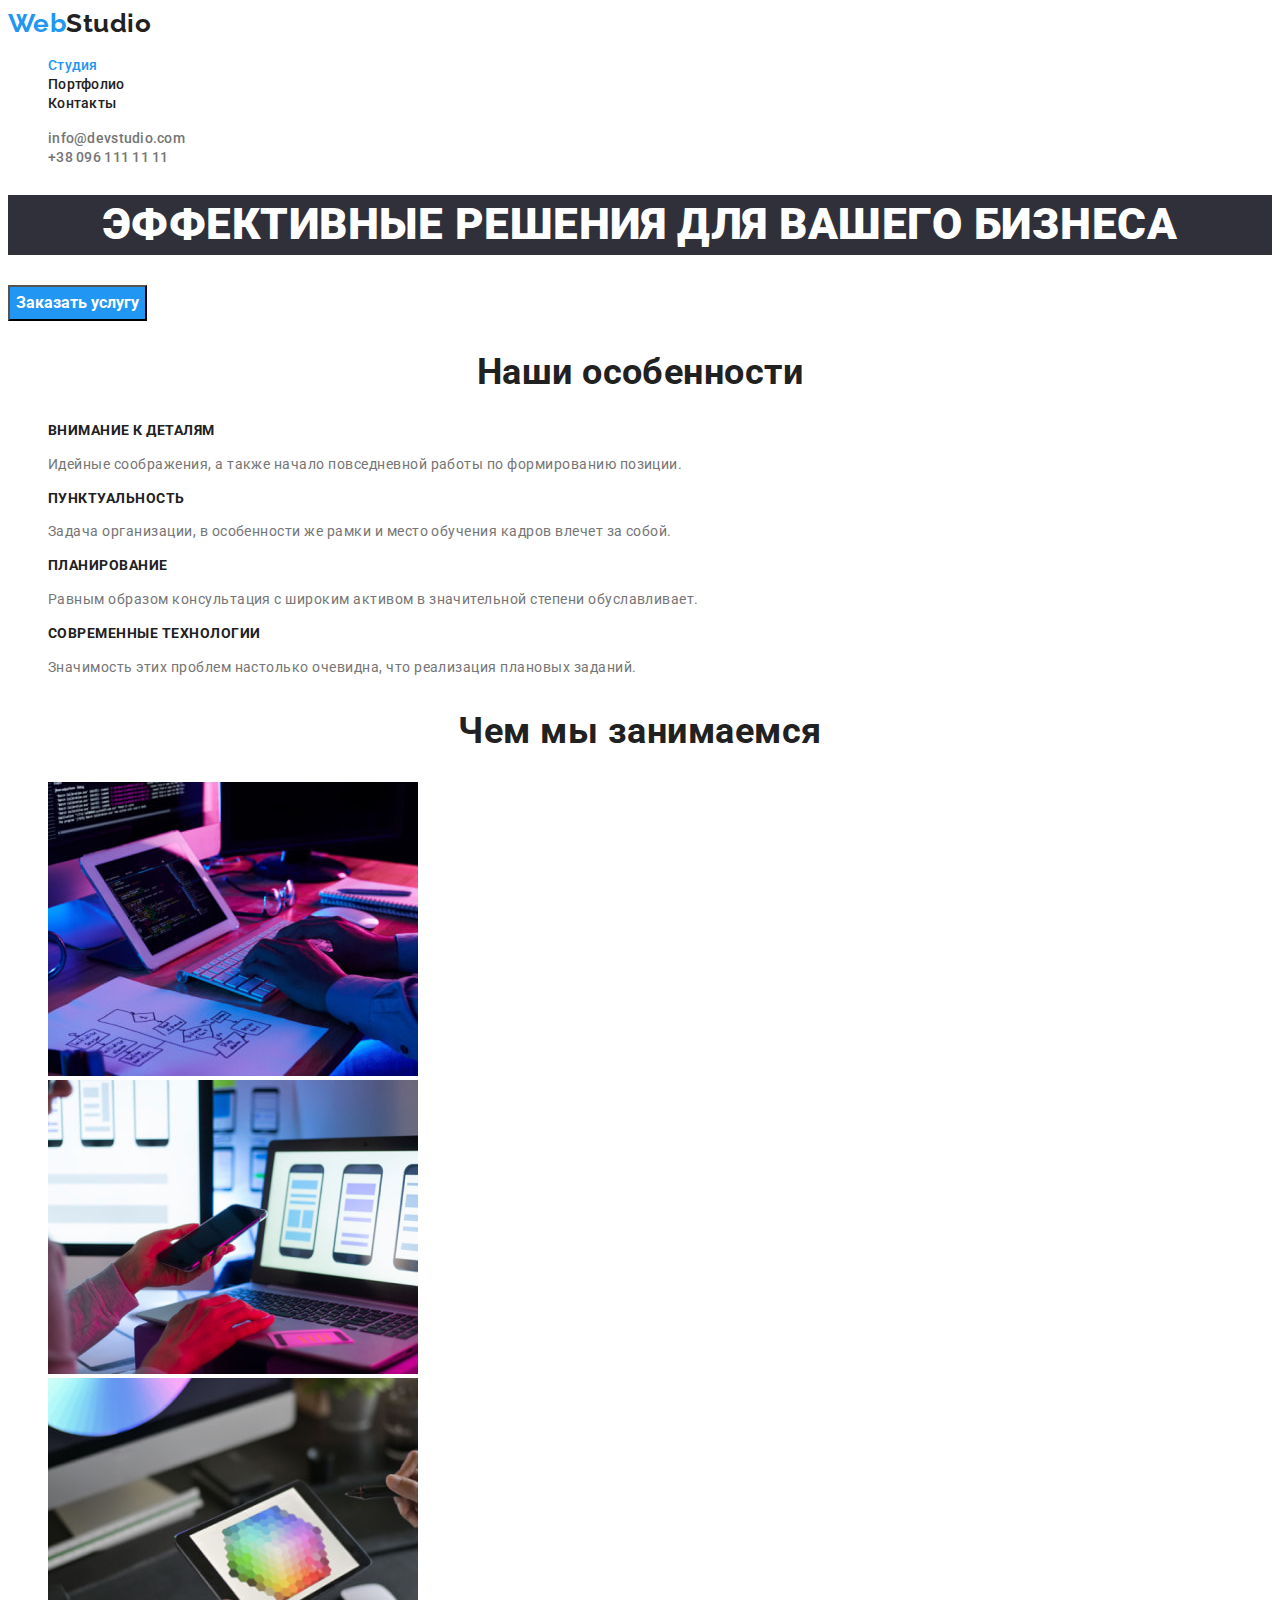
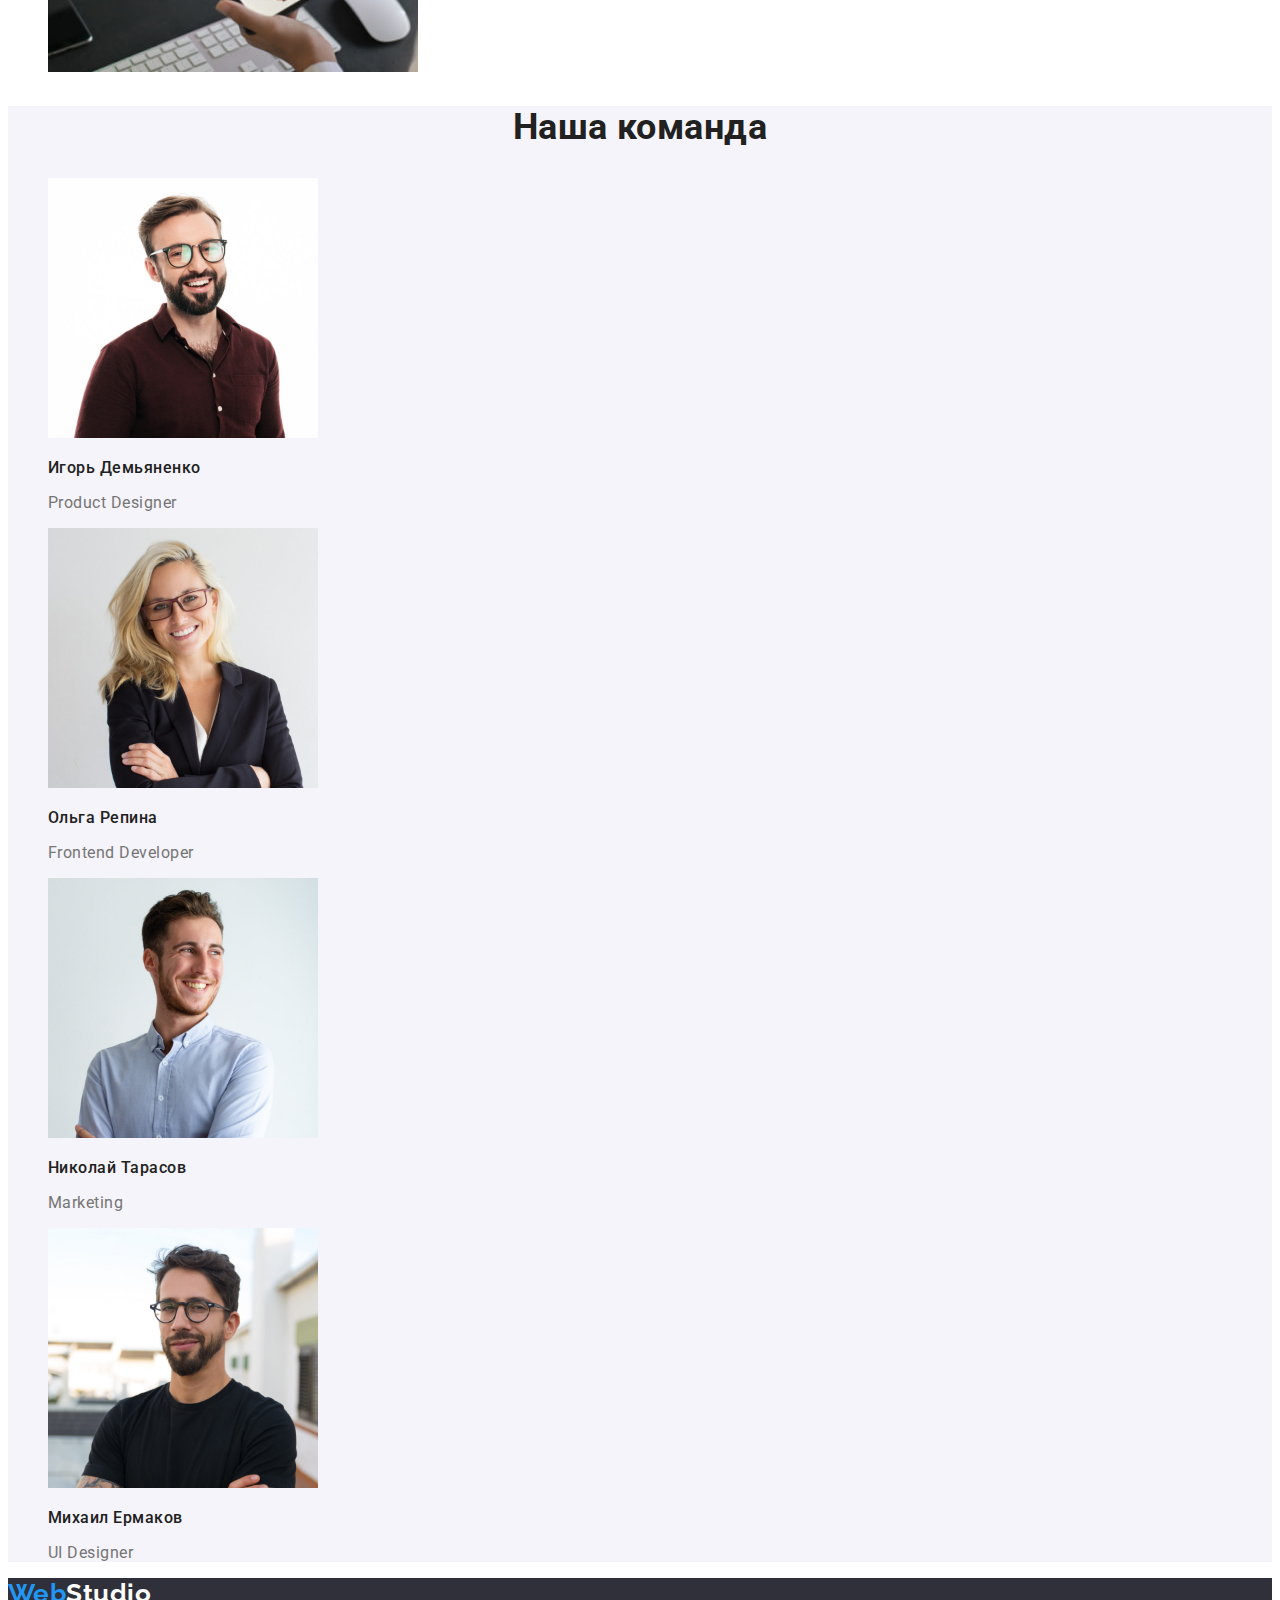
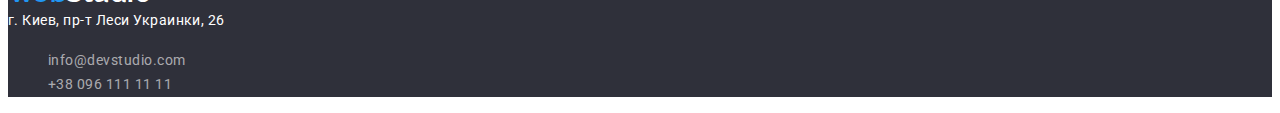
==== index.html @ 53f69a0f "Initial commit" ====
<!DOCTYPE html>
<html lang="ru">
<head>
    <meta charset="UTF-8">
    <meta http-equiv="X-UA-Compatible" content="IE=edge">
    <meta name="viewport" content="width=device-width, initial-scale=1.0">
    <title>HW-02</title>
    <link rel="preconnect" href="https://fonts.googleapis.com">
    <link rel="preconnect" href="https://fonts.gstatic.com" crossorigin>
    <link href="https://fonts.googleapis.com/css2?family=Raleway:wght@700&family=Roboto:wght@400;500;700;900&display=swap" 
        rel="stylesheet">
    <link rel="stylesheet" href="./css/styles.css">
</head>
<body>

    <!-- Шапка сайта -->
    <header class="header">
        <nav>
            <a href="./index.html" class="logo ">Web<span class="logo-main">Studio</span></a>
            <ul class="site-nav list">
                <li><a href="./index.html" class="link current">Студия</a></li>
                <li><a href="./portfolio.html" class="link">Портфолио</a></li>
                <li><a href="" class="link">Контакты</a></li>
            </ul>
        </nav>
        <ul class="auth-nav list">
            <li><a href="mailto:info@devstudio.com" class="link">info@devstudio.com</a></li>
            <li><a href="tel:+380961111111" class="link">+38 096 111 11 11</a></li>
        </ul>
    </header> 

    <!-- Мейн -->
    <main>
        
        <!-- Герой -->
        <section class="hero">
            <h1 class="hero-title">Эффективные решения для вашего бизнеса</h1>
            <button type="button" class="hero-btn">Заказать услугу</button>
        </section>

        <!-- Наши особенности -->
        <section class="section">
            <h2 class="section-title">Наши особенности</h2>
            <ul class="feature-list list">
                <li>
                    <h3 class="title">Внимание к деталям</h3>
                    <p class="text">Идейные соображения, а также начало повседневной работы по формированию позиции.</p>
                </li>
                <li>
                    <h3 class="title">Пунктуальность</h3>
                    <p class="text">Задача организации, в особенности же рамки и место обучения кадров влечет за собой.</p>
                </li>
                <li>
                    <h3 class="title">Планирование</h3>
                    <p class="text">Равным образом консультация с широким активом в значительной степени обуславливает.</p>
                </li>
                <li>
                    <h3 class="title">Современные технологии</h3>
                    <p class="text">Значимость этих проблем настолько очевидна, что реализация плановых заданий.</p>
                </li>
            </ul>
        </section>
    
        <!-- Наши работы -->
        <section class="section">
            <h2 class="section-title">Чем мы занимаемся</h2>
            <ul class="list">
                <li><img src="./image/main/photo1.jpg" alt="картинка с компьютером" width="370"></li>
                <li><img src="./image/main/photo2.jpg" alt="картинка с ноутбуком" width="370"></li>
                <li><img src="./image/main/photo3.jpg" alt="картинка с планшетом" width="370"></li>
            </ul>
        </section>

        <!-- Команда -->
        <section class="section team">
            <h2 class="section-title">Наша команда</h2>
            <ul class="team-list list">
                <li>
                    <img src="./image/main/staff1.jpg" alt="сотрудник1" width="270">
                    <h3 class="title">Игорь Демьяненко</h3>
                    <p lang="en" class="text">Product Designer</p>
                </li>
                <li>
                    <img src="./image/main/staff2.jpg" alt="сотрудник2" width="270">
                    <h3 class="title">Ольга Репина</h3>
                    <p lang="en" class="text">Frontend Developer</p>
                </li>
                <li>
                    <img src="./image/main/staff3.jpg" alt="сотрудник3" width="270">
                    <h3 class="title">Николай Тарасов</h3>
                    <p lang="en" class="text">Marketing</p>
                </li>
                <li>
                    <img src="./image/main/staff4.jpg" alt="сотрудник4" width="270">
                    <h3 class="title">Михаил Ермаков</h3>
                    <p lang="en" class="text">UI Designer</p>
                </li>
            </ul>
        </section>
    </main>

    <!--Подвал  -->
    <footer class="footer">
        <a href="./index.html" class="logo">Web<span class="logo-footer">Studio</span></a>
        <address class="adr">г. Киев, пр-т Леси Украинки, 26</address>
        <ul class="footer-auth list">
            <li><a href="mailto:info@devstudio.com" class="link">info@devstudio.com</a></li>
            <li><a href="tel:+380961111111" class="link">+38 096 111 11 11</a></li>
        </ul>
    </footer>
</body>
</html>
---- css/styles.css ----
/* бекграунд героя #2F303A */

/* бекграунд вторичный #F5F4FA */

/* цвет сновного текста  #757575 */

/* вторичный цветт текста #212121 */

/* белый цвет #FFFFFF */

/* акцент #2196F3 */

/* цвет адерс футер rgba(255, 255, 255, 0.6) */

:root {
    --primary-text-color: #757575;
    --title-text-color: #212121;
    --accent-color: #2196F3;
    --bacground-primary-color: #FFFFFF;
}

body {
    background-color: var(--bacground-primary-color);
    color: var(--primary-text-color);
    font-family: 'Roboto', sans-serif;
    letter-spacing: 0.03em;
}

.list {
    list-style: none;
}

/* Логотип */
.logo {
    color: var(--accent-color);  
    font-family: 'Raleway', sans-serif;
    font-weight: 700;
    font-size: 26px;
    line-height: 1.19;
    text-decoration: none;
}

.logo-main {
    color: var(--title-text-color);
}

/*  Навигация сайта */

.site-nav .link {
    color: var(--title-text-color);
    font-weight: 500;
    font-size: 14px;
    line-height: 1.14;
    letter-spacing: 0.02em;
    text-decoration: none;
}

.site-nav .link:hover, 
.site-nav .link:focus {
    color: var(--accent-color); 
}

.site-nav .link.current {
    color: var(--accent-color);
}
.auth-nav .link {
    color: var(--primary-text-color);
    font-weight: 500;
    font-size: 14px;
    line-height: 1.14;
    letter-spacing: 0.02em;
    text-decoration: none;
}

.auth-nav .link:hover,
.auth-nav .link:focus {
    color: var(--accent-color);
}

/* Герой */

.hero-title {
    color: #FFFFFF;
    background-color: #2F303A;
    font-weight: 900;
    font-size: 44px;
    line-height: 1.36; 
    text-transform: uppercase;  
    text-align: center;
}

/* Кнопки */

.hero-btn {
    color: #FFFFFF;
    background-color: var(--accent-color);
    font-family: inherit;
    font-weight: 700;
    font-size: 16px;
    line-height: 1.88;
    cursor: pointer;
}

.portfolio-btn .btn {
    color: var(--title-text-color);
    background-color: #F5F4FA;
    font-family: inherit;
    font-weight: 500;
    font-size: 16px;
    line-height: 1.63;
    cursor: pointer;
}

.portfolio-btn .btn:hover,
.portfolio-btn .btn:focus {
    color: #FFFFFF;
    background-color: var(--accent-color);
}


/* Секции мейна*/

.section-title {
    color: var(--title-text-color);
    font-size: 36px;
    line-height: 1.17;
    text-align: center;
}

.feature-list .title {
    color: var(--title-text-color);
    font-size: 14px;
    line-height: 1.14;
    text-transform: uppercase;
}

.feature-list .text {
    font-size: 14px;
    line-height: 1.71;
}

.team-list .title {
    color: var(--title-text-color);
    font-weight: 500;
    font-size: 16px;
    line-height: 1.19; 
}

.team-list .text {
    line-height: 1.19;
}

.team {
    background-color: #F5F4FA;
}

/* секция портфолио */

.works .link {
    text-decoration: none;
}

.works .title {
    color: var(--title-text-color);
    font-weight: 700;
    font-size: 18px;
    line-height: 2;
}

.works .text {
    color: var(--primary-text-color);
    line-height: 1.88;
}

/* Подвал */

.footer {
    background-color: #2F303A;
}

.logo-footer {
    color: #fff;
}

.adr {
    color: #fff;
    font-style: normal;
    font-size: 14px;
    line-height: 1.71;
}

.footer-auth .link {
    color: rgba(255, 255, 255, 0.6);
    font-size: 14px;
    line-height: 1.71;
    text-decoration: none;
}

.footer-auth .link:focus, 
.footer-auth .link:hover {
    color: var(--accent-color);
}
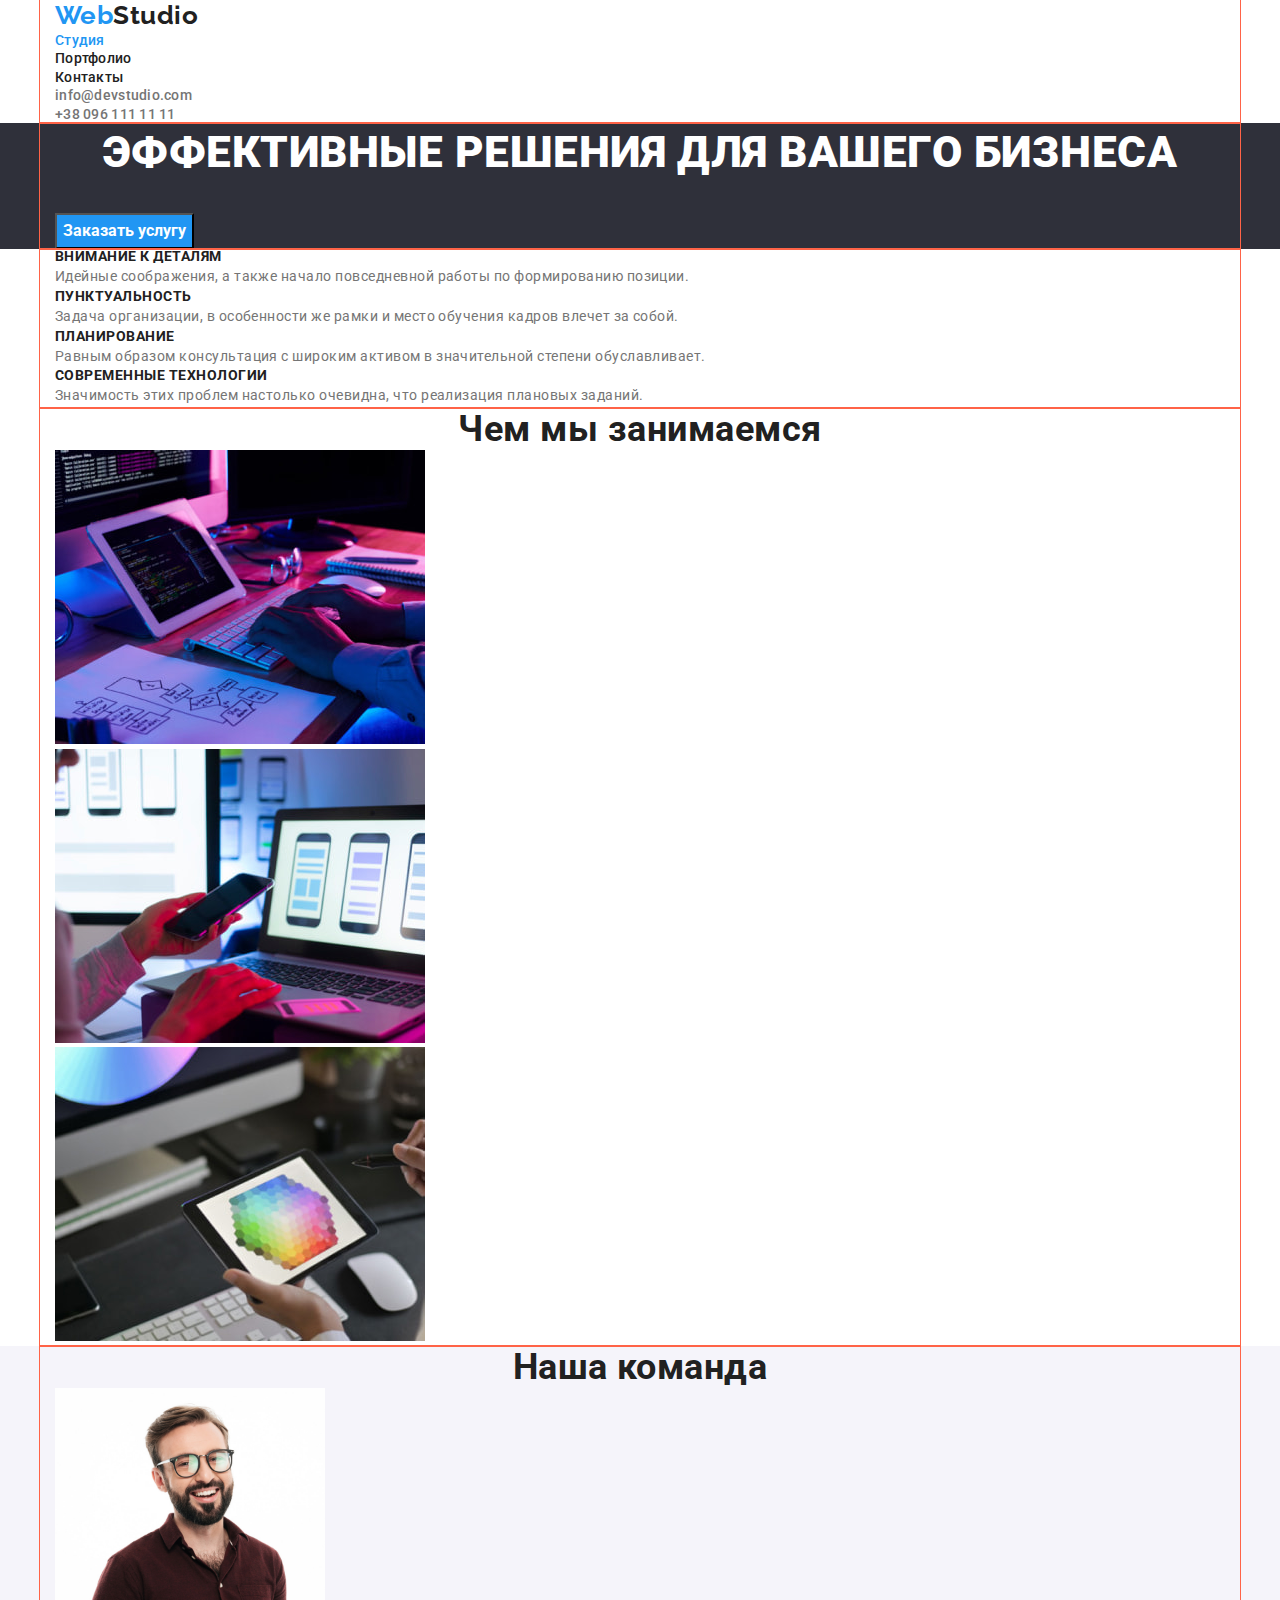
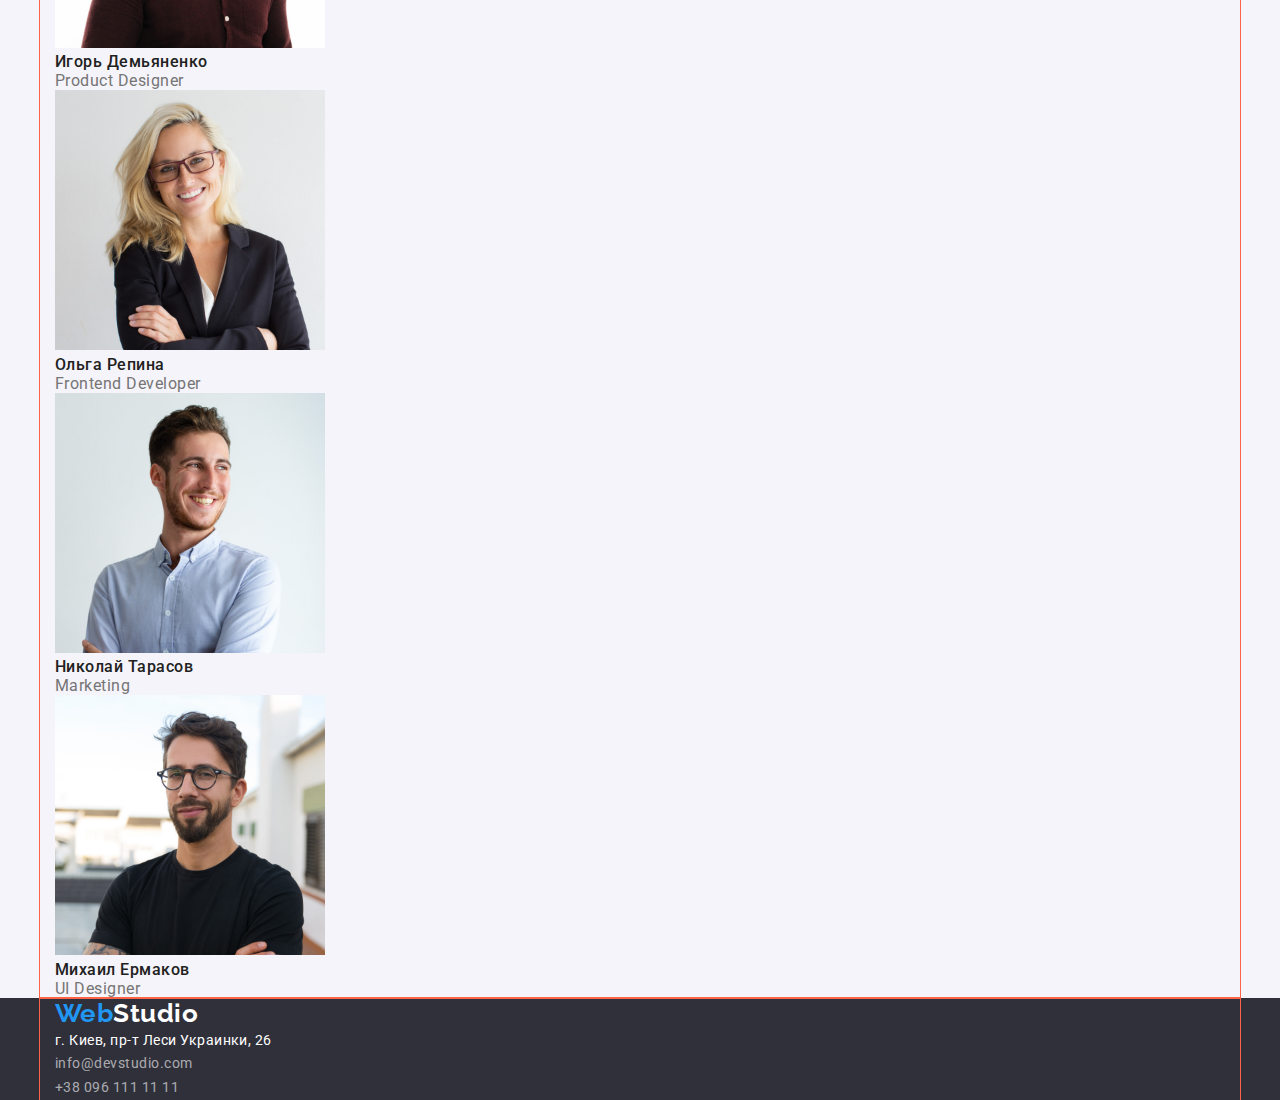
==== commit d8de3209: "работа с отступами" ====
--- a/index.html
+++ b/index.html
@@ -4,29 +4,32 @@
     <meta charset="UTF-8">
     <meta http-equiv="X-UA-Compatible" content="IE=edge">
     <meta name="viewport" content="width=device-width, initial-scale=1.0">
-    <title>HW-02</title>
+    <title>HW-03</title>
     <link rel="preconnect" href="https://fonts.googleapis.com">
     <link rel="preconnect" href="https://fonts.gstatic.com" crossorigin>
     <link href="https://fonts.googleapis.com/css2?family=Raleway:wght@700&family=Roboto:wght@400;500;700;900&display=swap" 
         rel="stylesheet">
+    <link rel="stylesheet" href="https://cdnjs.cloudflare.com/ajax/libs/modern-normalize/1.1.0/modern-normalize.min.css">
     <link rel="stylesheet" href="./css/styles.css">
 </head>
 <body>
 
     <!-- Шапка сайта -->
     <header class="header">
-        <nav>
-            <a href="./index.html" class="logo ">Web<span class="logo-main">Studio</span></a>
-            <ul class="site-nav list">
-                <li><a href="./index.html" class="link current">Студия</a></li>
-                <li><a href="./portfolio.html" class="link">Портфолио</a></li>
-                <li><a href="" class="link">Контакты</a></li>
+        <div class="container">
+            <nav>
+                <a href="./index.html" class="logo ">Web<span class="logo-main">Studio</span></a>
+                <ul class="site-nav list">
+                    <li><a href="./index.html" class="link current">Студия</a></li>
+                    <li><a href="./portfolio.html" class="link">Портфолио</a></li>
+                    <li><a href="" class="link">Контакты</a></li>
+                </ul>
+            </nav>
+            <ul class="auth-nav list">
+                <li><a href="mailto:info@devstudio.com" class="link">info@devstudio.com</a></li>
+                <li><a href="tel:+380961111111" class="link">+38 096 111 11 11</a></li>
             </ul>
-        </nav>
-        <ul class="auth-nav list">
-            <li><a href="mailto:info@devstudio.com" class="link">info@devstudio.com</a></li>
-            <li><a href="tel:+380961111111" class="link">+38 096 111 11 11</a></li>
-        </ul>
+        </div>
     </header> 
 
     <!-- Мейн -->
@@ -34,79 +37,89 @@
         
         <!-- Герой -->
         <section class="hero">
-            <h1 class="hero-title">Эффективные решения для вашего бизнеса</h1>
-            <button type="button" class="hero-btn">Заказать услугу</button>
+            <div class="container">
+                <h1 class="hero-title">Эффективные решения для вашего бизнеса</h1>
+                <button type="button" class="hero-btn">Заказать услугу</button>
+            </div>
         </section>
 
         <!-- Наши особенности -->
         <section class="section">
-            <h2 class="section-title">Наши особенности</h2>
-            <ul class="feature-list list">
-                <li>
-                    <h3 class="title">Внимание к деталям</h3>
-                    <p class="text">Идейные соображения, а также начало повседневной работы по формированию позиции.</p>
-                </li>
-                <li>
-                    <h3 class="title">Пунктуальность</h3>
-                    <p class="text">Задача организации, в особенности же рамки и место обучения кадров влечет за собой.</p>
-                </li>
-                <li>
-                    <h3 class="title">Планирование</h3>
-                    <p class="text">Равным образом консультация с широким активом в значительной степени обуславливает.</p>
-                </li>
-                <li>
-                    <h3 class="title">Современные технологии</h3>
-                    <p class="text">Значимость этих проблем настолько очевидна, что реализация плановых заданий.</p>
-                </li>
-            </ul>
+            <div class="container">
+                <h2 class="section-title visually-hidden">Наши особенности</h2>
+                <ul class="feature-list list">
+                    <li>
+                        <h3 class="title">Внимание к деталям</h3>
+                        <p class="text">Идейные соображения, а также начало повседневной работы по формированию позиции.</p>
+                    </li>
+                    <li>
+                        <h3 class="title">Пунктуальность</h3>
+                        <p class="text">Задача организации, в особенности же рамки и место обучения кадров влечет за собой.</p>
+                    </li>
+                    <li>
+                        <h3 class="title">Планирование</h3>
+                        <p class="text">Равным образом консультация с широким активом в значительной степени обуславливает.</p>
+                    </li>
+                    <li>
+                        <h3 class="title">Современные технологии</h3>
+                        <p class="text">Значимость этих проблем настолько очевидна, что реализация плановых заданий.</p>
+                    </li>
+                </ul>
+            </div>
         </section>
     
         <!-- Наши работы -->
         <section class="section">
-            <h2 class="section-title">Чем мы занимаемся</h2>
-            <ul class="list">
-                <li><img src="./image/main/photo1.jpg" alt="картинка с компьютером" width="370"></li>
-                <li><img src="./image/main/photo2.jpg" alt="картинка с ноутбуком" width="370"></li>
-                <li><img src="./image/main/photo3.jpg" alt="картинка с планшетом" width="370"></li>
-            </ul>
+            <div class="container">
+                <h2 class="section-title">Чем мы занимаемся</h2>
+                <ul class="list">
+                    <li><img src="./image/main/photo1.jpg" alt="картинка с компьютером" width="370"></li>
+                    <li><img src="./image/main/photo2.jpg" alt="картинка с ноутбуком" width="370"></li>
+                    <li><img src="./image/main/photo3.jpg" alt="картинка с планшетом" width="370"></li>
+                </ul>
+            </div>
         </section>
 
         <!-- Команда -->
         <section class="section team">
-            <h2 class="section-title">Наша команда</h2>
-            <ul class="team-list list">
-                <li>
-                    <img src="./image/main/staff1.jpg" alt="сотрудник1" width="270">
-                    <h3 class="title">Игорь Демьяненко</h3>
-                    <p lang="en" class="text">Product Designer</p>
-                </li>
-                <li>
-                    <img src="./image/main/staff2.jpg" alt="сотрудник2" width="270">
-                    <h3 class="title">Ольга Репина</h3>
-                    <p lang="en" class="text">Frontend Developer</p>
-                </li>
-                <li>
-                    <img src="./image/main/staff3.jpg" alt="сотрудник3" width="270">
-                    <h3 class="title">Николай Тарасов</h3>
-                    <p lang="en" class="text">Marketing</p>
-                </li>
-                <li>
-                    <img src="./image/main/staff4.jpg" alt="сотрудник4" width="270">
-                    <h3 class="title">Михаил Ермаков</h3>
-                    <p lang="en" class="text">UI Designer</p>
-                </li>
-            </ul>
+            <div class="container">
+                <h2 class="section-title">Наша команда</h2>
+                <ul class="team-list list">
+                    <li>
+                        <img src="./image/main/staff1.jpg" alt="сотрудник1" width="270">
+                        <h3 class="title">Игорь Демьяненко</h3>
+                        <p lang="en" class="text">Product Designer</p>
+                    </li>
+                    <li>
+                        <img src="./image/main/staff2.jpg" alt="сотрудник2" width="270">
+                        <h3 class="title">Ольга Репина</h3>
+                        <p lang="en" class="text">Frontend Developer</p>
+                    </li>
+                    <li>
+                        <img src="./image/main/staff3.jpg" alt="сотрудник3" width="270">
+                        <h3 class="title">Николай Тарасов</h3>
+                        <p lang="en" class="text">Marketing</p>
+                    </li>
+                    <li>
+                        <img src="./image/main/staff4.jpg" alt="сотрудник4" width="270">
+                        <h3 class="title">Михаил Ермаков</h3>
+                        <p lang="en" class="text">UI Designer</p>
+                    </li>
+                </ul>
+            </div>
         </section>
     </main>
 
     <!--Подвал  -->
     <footer class="footer">
-        <a href="./index.html" class="logo">Web<span class="logo-footer">Studio</span></a>
-        <address class="adr">г. Киев, пр-т Леси Украинки, 26</address>
-        <ul class="footer-auth list">
-            <li><a href="mailto:info@devstudio.com" class="link">info@devstudio.com</a></li>
-            <li><a href="tel:+380961111111" class="link">+38 096 111 11 11</a></li>
-        </ul>
+       <div class="container">
+            <a href="./index.html" class="logo">Web<span class="logo-footer">Studio</span></a>
+            <address class="adr">г. Киев, пр-т Леси Украинки, 26</address>
+            <ul class="footer-auth list">
+                <li><a href="mailto:info@devstudio.com" class="link">info@devstudio.com</a></li>
+                <li><a href="tel:+380961111111" class="link">+38 096 111 11 11</a></li>
+            </ul>
+       </div>
     </footer>
 </body>
 </html>--- a/css/styles.css
+++ b/css/styles.css
@@ -11,6 +11,8 @@
 /* акцент #2196F3 */
 
 /* цвет адерс футер rgba(255, 255, 255, 0.6) */
+
+/* width: 1170 */
 
 :root {
     --primary-text-color: #757575;
@@ -26,11 +28,27 @@
     letter-spacing: 0.03em;
 }
 
+h1, h2, h3, h4, h5, h6, p {
+    margin: 0;
+}
+
 .list {
+    padding: 0;
+    margin: 0;
     list-style: none;
 }
 
+.container {
+    width: 1200px;
+    padding-left: 15px;
+    padding-right: 15px;
+    margin-left: auto;
+    margin-right: auto;
+    outline: 1px solid tomato;
+}
+
 /* Логотип */
+
 .logo {
     color: var(--accent-color);  
     font-family: 'Raleway', sans-serif;
@@ -79,9 +97,14 @@
 
 /* Герой */
 
+.hero {
+    background-color: #2F303A;  
+}
+
 .hero-title {
+    margin-top: 0;
+    margin-bottom: 30px;
     color: #FFFFFF;
-    background-color: #2F303A;
     font-weight: 900;
     font-size: 44px;
     line-height: 1.36; 
@@ -120,6 +143,23 @@
 
 /* Секции мейна*/
 
+.visually-hidden {
+    position: absolute;
+    width: 1px;
+    height: 1px;
+    margin: -1px;
+    border: 0;
+    padding: 0;
+    white-space: nowrap;
+    clip-path: inset(100%);
+    clip: rect(0 0 0 0);
+    overflow: hidden;
+}
+
+. {
+    padding: 94px 0;
+}
+
 .section-title {
     color: var(--title-text-color);
     font-size: 36px;
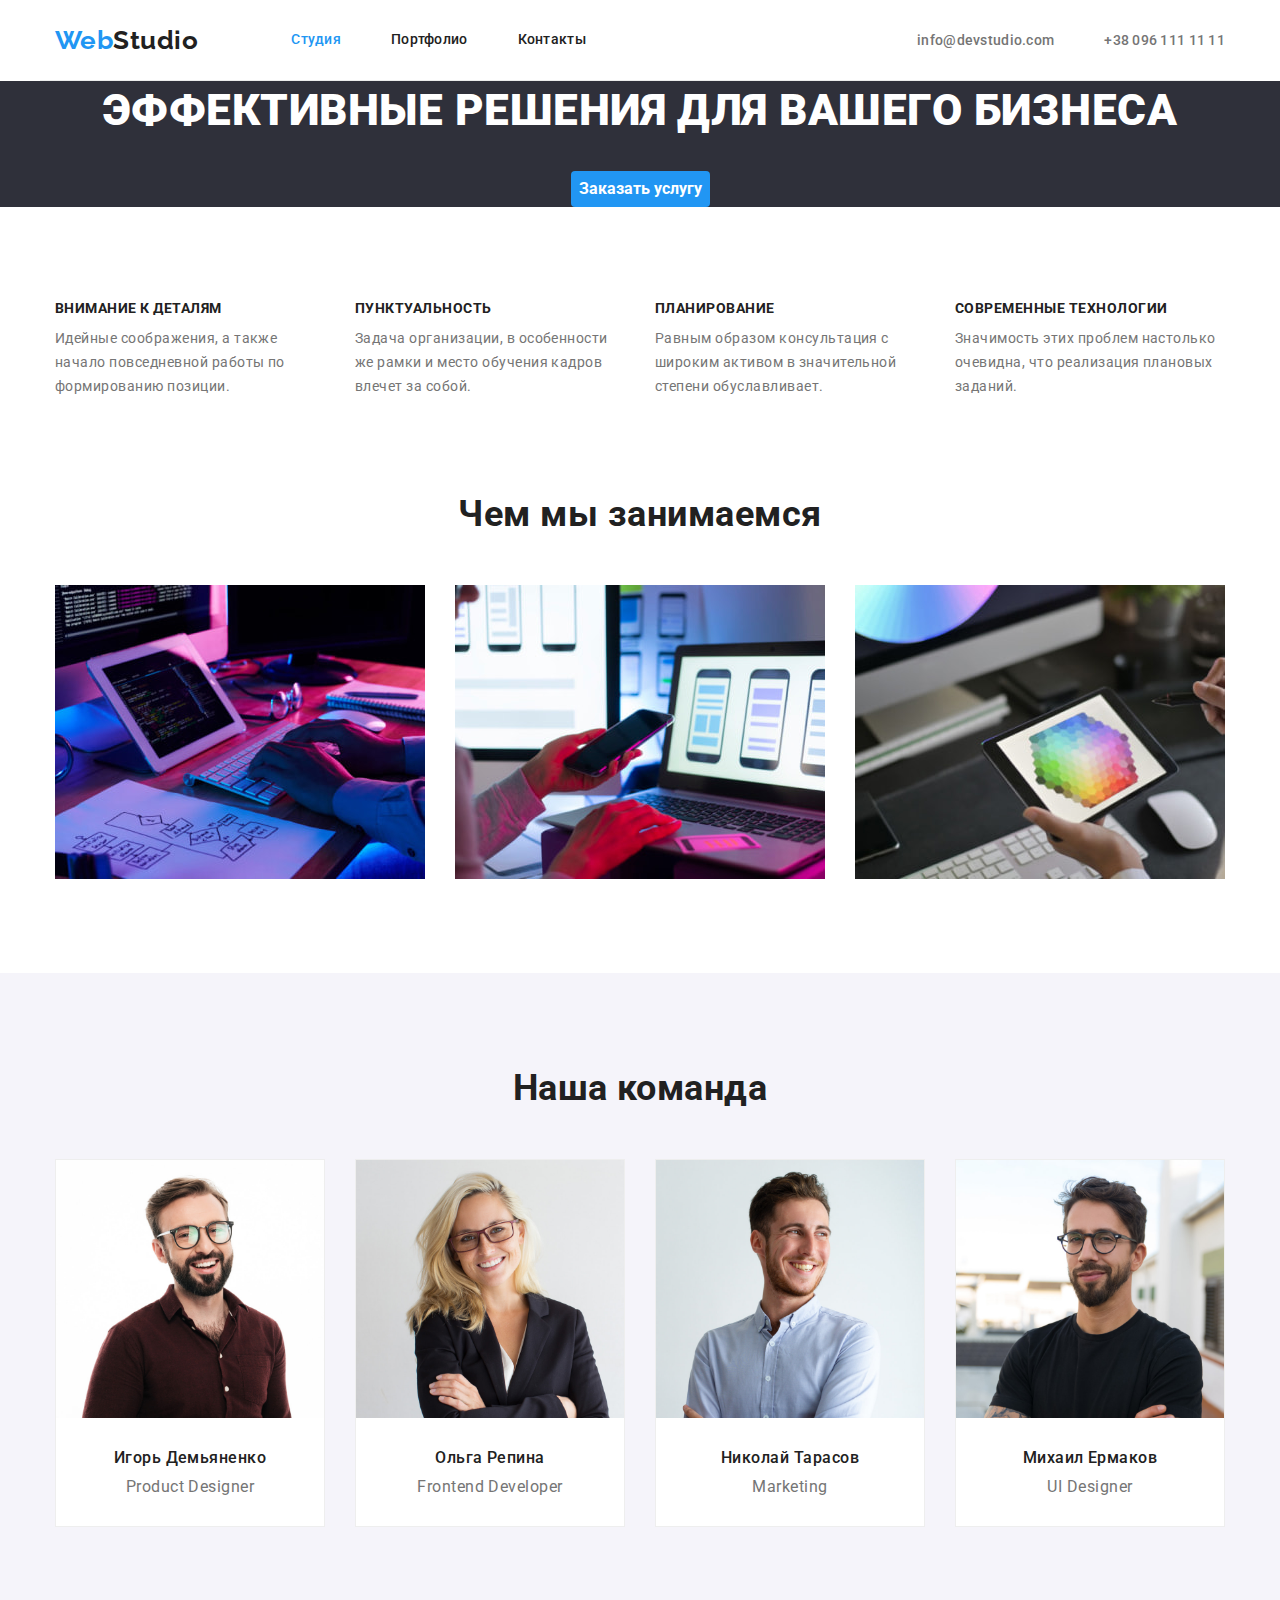
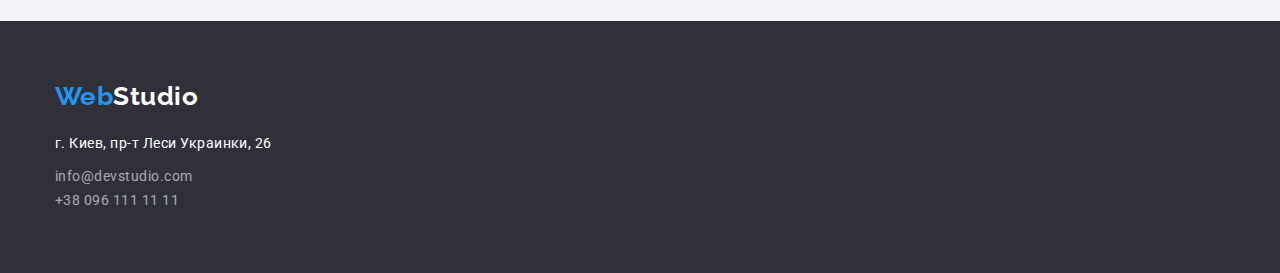
==== commit 1560fb3d: "стили по ДЗ№3" ====
--- a/index.html
+++ b/index.html
@@ -12,22 +12,23 @@
     <link rel="stylesheet" href="https://cdnjs.cloudflare.com/ajax/libs/modern-normalize/1.1.0/modern-normalize.min.css">
     <link rel="stylesheet" href="./css/styles.css">
 </head>
+
 <body>
 
     <!-- Шапка сайта -->
     <header class="header">
-        <div class="container">
+        <div class="container main-nav">
+            <a href="./index.html" class="logo ">Web<span class="logo-main">Studio</span></a>
             <nav>
-                <a href="./index.html" class="logo ">Web<span class="logo-main">Studio</span></a>
                 <ul class="site-nav list">
-                    <li><a href="./index.html" class="link current">Студия</a></li>
-                    <li><a href="./portfolio.html" class="link">Портфолио</a></li>
-                    <li><a href="" class="link">Контакты</a></li>
+                    <li class="item"><a href="./index.html" class="link current">Студия</a></li>
+                    <li class="item"><a href="./portfolio.html" class="link">Портфолио</a></li>
+                    <li class="item"><a href="" class="link">Контакты</a></li>
                 </ul>
             </nav>
             <ul class="auth-nav list">
-                <li><a href="mailto:info@devstudio.com" class="link">info@devstudio.com</a></li>
-                <li><a href="tel:+380961111111" class="link">+38 096 111 11 11</a></li>
+                <li class="item"><a href="mailto:info@devstudio.com" class="link">info@devstudio.com</a></li>
+                <li class="item"><a href="tel:+380961111111" class="link">+38 096 111 11 11</a></li>
             </ul>
         </div>
     </header> 
@@ -48,19 +49,22 @@
             <div class="container">
                 <h2 class="section-title visually-hidden">Наши особенности</h2>
                 <ul class="feature-list list">
-                    <li>
+                    <li class="item">
                         <h3 class="title">Внимание к деталям</h3>
                         <p class="text">Идейные соображения, а также начало повседневной работы по формированию позиции.</p>
                     </li>
-                    <li>
+
+                    <li class="item">
                         <h3 class="title">Пунктуальность</h3>
                         <p class="text">Задача организации, в особенности же рамки и место обучения кадров влечет за собой.</p>
                     </li>
-                    <li>
+
+                    <li class="item">
                         <h3 class="title">Планирование</h3>
                         <p class="text">Равным образом консультация с широким активом в значительной степени обуславливает.</p>
                     </li>
-                    <li>
+
+                    <li class="item">
                         <h3 class="title">Современные технологии</h3>
                         <p class="text">Значимость этих проблем настолько очевидна, что реализация плановых заданий.</p>
                     </li>
@@ -69,13 +73,13 @@
         </section>
     
         <!-- Наши работы -->
-        <section class="section">
+        <section class="section-works">
             <div class="container">
                 <h2 class="section-title">Чем мы занимаемся</h2>
-                <ul class="list">
-                    <li><img src="./image/main/photo1.jpg" alt="картинка с компьютером" width="370"></li>
-                    <li><img src="./image/main/photo2.jpg" alt="картинка с ноутбуком" width="370"></li>
-                    <li><img src="./image/main/photo3.jpg" alt="картинка с планшетом" width="370"></li>
+                <ul class="works-list list ">
+                    <li class="item"><img src="./image/main/photo1.jpg" alt="картинка с компьютером" width="370" class="img"></li>
+                    <li class="item"><img src="./image/main/photo2.jpg" alt="картинка с ноутбуком" width="370" class="img"></li>
+                    <li class="item"><img src="./image/main/photo3.jpg" alt="картинка с планшетом" width="370" class="img"></li>
                 </ul>
             </div>
         </section>
@@ -85,25 +89,36 @@
             <div class="container">
                 <h2 class="section-title">Наша команда</h2>
                 <ul class="team-list list">
-                    <li>
+                    <li class="item">
                         <img src="./image/main/staff1.jpg" alt="сотрудник1" width="270">
-                        <h3 class="title">Игорь Демьяненко</h3>
-                        <p lang="en" class="text">Product Designer</p>
+                        <div class="card-content">
+                            <h3 class="title">Игорь Демьяненко</h3>
+                            <p lang="en" class="text">Product Designer</p>
+                        </div>
                     </li>
-                    <li>
+
+                    <li class="item">
                         <img src="./image/main/staff2.jpg" alt="сотрудник2" width="270">
-                        <h3 class="title">Ольга Репина</h3>
-                        <p lang="en" class="text">Frontend Developer</p>
+                        <div class="card-content">
+                            <h3 class="title">Ольга Репина</h3>
+                            <p lang="en" class="text">Frontend Developer</p>
+                        </div>
                     </li>
-                    <li>
+
+                    <li class="item">
                         <img src="./image/main/staff3.jpg" alt="сотрудник3" width="270">
-                        <h3 class="title">Николай Тарасов</h3>
-                        <p lang="en" class="text">Marketing</p>
+                        <div class="card-content">
+                            <h3 class="title">Николай Тарасов</h3>
+                            <p lang="en" class="text">Marketing</p>
+                        </div>
                     </li>
-                    <li>
+
+                    <li class="item">
                         <img src="./image/main/staff4.jpg" alt="сотрудник4" width="270">
-                        <h3 class="title">Михаил Ермаков</h3>
-                        <p lang="en" class="text">UI Designer</p>
+                        <div class="card-content">
+                            <h3 class="title">Михаил Ермаков</h3>
+                            <p lang="en" class="text">UI Designer</p>
+                        </div>
                     </li>
                 </ul>
             </div>
@@ -116,7 +131,7 @@
             <a href="./index.html" class="logo">Web<span class="logo-footer">Studio</span></a>
             <address class="adr">г. Киев, пр-т Леси Украинки, 26</address>
             <ul class="footer-auth list">
-                <li><a href="mailto:info@devstudio.com" class="link">info@devstudio.com</a></li>
+                <li><a href="mailto:info@devstudio.com" class="link mail">info@devstudio.com</a></li>
                 <li><a href="tel:+380961111111" class="link">+38 096 111 11 11</a></li>
             </ul>
        </div>
--- a/css/styles.css
+++ b/css/styles.css
@@ -12,231 +12,398 @@
 
 /* цвет адерс футер rgba(255, 255, 255, 0.6) */
 
-/* width: 1170 */
-
 :root {
-    --primary-text-color: #757575;
-    --title-text-color: #212121;
-    --accent-color: #2196F3;
-    --bacground-primary-color: #FFFFFF;
+  --primary-text-color: #757575;
+  --title-text-color: #212121;
+  --accent-color: #2196f3;
+  --bacground-primary-color: #ffffff;
 }
 
 body {
-    background-color: var(--bacground-primary-color);
-    color: var(--primary-text-color);
-    font-family: 'Roboto', sans-serif;
-    letter-spacing: 0.03em;
-}
-
-h1, h2, h3, h4, h5, h6, p {
-    margin: 0;
+  font-family: "Roboto", sans-serif;
+  letter-spacing: 0.03em;
+
+  background-color: var(--bacground-primary-color);
+  color: var(--primary-text-color);
+}
+
+h1,
+h2,
+h3,
+h4,
+h5,
+h6,
+p {
+  margin: 0;
 }
 
 .list {
-    padding: 0;
-    margin: 0;
-    list-style: none;
+  padding: 0;
+  margin: 0;
+  list-style: none;
 }
 
 .container {
-    width: 1200px;
-    padding-left: 15px;
-    padding-right: 15px;
-    margin-left: auto;
-    margin-right: auto;
-    outline: 1px solid tomato;
+  width: 1200px;
+  padding-left: 15px;
+  padding-right: 15px;
+  margin-left: auto;
+  margin-right: auto;
+}
+
+img {
+  display: block;
+  max-width: 100%;
+  height: auto;
 }
 
 /* Логотип */
 
 .logo {
-    color: var(--accent-color);  
-    font-family: 'Raleway', sans-serif;
-    font-weight: 700;
-    font-size: 26px;
-    line-height: 1.19;
-    text-decoration: none;
+  font-family: "Raleway", sans-serif;
+  font-weight: 700;
+  font-size: 26px;
+  line-height: 1.19;
+
+  color: var(--accent-color);
+  text-decoration: none;
 }
 
 .logo-main {
-    color: var(--title-text-color);
+  color: var(--title-text-color);
 }
 
 /*  Навигация сайта */
 
+.main-nav {
+  display: flex;
+  align-items: center;
+  border-bottom-width: 1px;
+  border-bottom-style: solid;
+  border-bottom-color: #ececec;
+}
+
+.site-nav {
+  display: flex;
+  margin-left: 93px;
+}
+
+.site-nav .item:not(:last-child) {
+  margin-right: 50px;
+}
+
 .site-nav .link {
-    color: var(--title-text-color);
-    font-weight: 500;
-    font-size: 14px;
-    line-height: 1.14;
-    letter-spacing: 0.02em;
-    text-decoration: none;
-}
-
-.site-nav .link:hover, 
+  display: block;
+  padding-top: 32px;
+  padding-bottom: 32px;
+
+  font-weight: 500;
+  font-size: 14px;
+  line-height: 1.14;
+  letter-spacing: 0.02em;
+
+  color: var(--title-text-color);
+  text-decoration: none;
+}
+
+.site-nav .link:hover,
 .site-nav .link:focus {
-    color: var(--accent-color); 
+  color: var(--accent-color);
 }
 
 .site-nav .link.current {
-    color: var(--accent-color);
-}
+  color: var(--accent-color);
+}
+
+.auth-nav {
+  display: flex;
+  margin-left: auto;
+}
+
+.auth-nav .item:not(:last-child) {
+  margin-right: 50px;
+}
+
 .auth-nav .link {
-    color: var(--primary-text-color);
-    font-weight: 500;
-    font-size: 14px;
-    line-height: 1.14;
-    letter-spacing: 0.02em;
-    text-decoration: none;
+  font-weight: 500;
+  font-size: 14px;
+  line-height: 1.14;
+  letter-spacing: 0.02em;
+
+  color: var(--primary-text-color);
+  text-decoration: none;
 }
 
 .auth-nav .link:hover,
 .auth-nav .link:focus {
-    color: var(--accent-color);
+  color: var(--accent-color);
 }
 
 /* Герой */
 
 .hero {
-    background-color: #2F303A;  
+  text-align: center;
+
+  background-color: #2f303a;
 }
 
 .hero-title {
-    margin-top: 0;
-    margin-bottom: 30px;
-    color: #FFFFFF;
-    font-weight: 900;
-    font-size: 44px;
-    line-height: 1.36; 
-    text-transform: uppercase;  
-    text-align: center;
+  margin-top: 0;
+  margin-bottom: 30px;
+
+  font-weight: 900;
+  font-size: 44px;
+  line-height: 1.36;
+  text-transform: uppercase;
+
+  color: #ffffff;
 }
 
 /* Кнопки */
 
 .hero-btn {
-    color: #FFFFFF;
-    background-color: var(--accent-color);
-    font-family: inherit;
-    font-weight: 700;
-    font-size: 16px;
-    line-height: 1.88;
-    cursor: pointer;
+  border-color: transparent;
+  border-radius: 4px;
+
+  font-family: inherit;
+  font-weight: 700;
+  font-size: 16px;
+  line-height: 1.88;
+  cursor: pointer;
+
+  color: #ffffff;
+  background-color: var(--accent-color);
 }
 
 .portfolio-btn .btn {
-    color: var(--title-text-color);
-    background-color: #F5F4FA;
-    font-family: inherit;
-    font-weight: 500;
-    font-size: 16px;
-    line-height: 1.63;
-    cursor: pointer;
+  border-color: transparent;
+  border-radius: 4px;
+
+  font-family: inherit;
+  font-weight: 500;
+  font-size: 16px;
+  line-height: 1.63;
+  cursor: pointer;
+
+  color: var(--title-text-color);
+  background-color: #f5f4fa;
 }
 
 .portfolio-btn .btn:hover,
 .portfolio-btn .btn:focus {
-    color: #FFFFFF;
-    background-color: var(--accent-color);
-}
-
+  color: #ffffff;
+  background-color: var(--accent-color);
+}
 
 /* Секции мейна*/
 
 .visually-hidden {
-    position: absolute;
-    width: 1px;
-    height: 1px;
-    margin: -1px;
-    border: 0;
-    padding: 0;
-    white-space: nowrap;
-    clip-path: inset(100%);
-    clip: rect(0 0 0 0);
-    overflow: hidden;
-}
-
-. {
-    padding: 94px 0;
+  position: absolute;
+  width: 1px;
+  height: 1px;
+  margin: -1px;
+  border: 0;
+  padding: 0;
+  white-space: nowrap;
+  clip-path: inset(100%);
+  clip: rect(0 0 0 0);
+  overflow: hidden;
+}
+
+.section {
+  padding: 94px 0;
+}
+
+.section-works {
+  padding-bottom: 94px;
 }
 
 .section-title {
-    color: var(--title-text-color);
-    font-size: 36px;
-    line-height: 1.17;
-    text-align: center;
+  margin-bottom: 50px;
+
+  font-size: 36px;
+  line-height: 1.17;
+  text-align: center;
+
+  color: var(--title-text-color);
+}
+
+.feature-list {
+  display: flex;
 }
 
 .feature-list .title {
-    color: var(--title-text-color);
-    font-size: 14px;
-    line-height: 1.14;
-    text-transform: uppercase;
+  margin-bottom: 10px;
+
+  font-size: 14px;
+  line-height: 1.14;
+  text-transform: uppercase;
+
+  color: var(--title-text-color);
 }
 
 .feature-list .text {
-    font-size: 14px;
-    line-height: 1.71;
+  font-size: 14px;
+  line-height: 1.71;
+}
+
+.feature-list .item {
+  flex-basis: calc(100% / 4);
+}
+
+.feature-list .item:not(:last-child) {
+  margin-right: 30px;
+}
+
+.works-list {
+  display: flex;
+}
+
+.works-list .item {
+  flex-basis: calc(100% / 3);
+}
+
+.works-list .item:not(:last-child) {
+  margin-right: 30px;
+}
+
+.team-list {
+  display: flex;
+}
+
+.team-list .item {
+  flex-basis: calc(100% / 4);
+  text-align: center;
+
+  border: 1px solid #eeeeee;
+}
+
+.team-list .item:not(:last-child) {
+  margin-right: 30px;
 }
 
 .team-list .title {
-    color: var(--title-text-color);
-    font-weight: 500;
-    font-size: 16px;
-    line-height: 1.19; 
+  font-weight: 500;
+  font-size: 16px;
+  line-height: 1.19;
+
+  color: var(--title-text-color);
 }
 
 .team-list .text {
-    line-height: 1.19;
+  margin-top: 10px;
+  line-height: 1.19;
 }
 
 .team {
-    background-color: #F5F4FA;
+  background-color: #f5f4fa;
+}
+
+.card-content {
+  padding: 30px 0;
+
+  background-color: var(--bacground-primary-color);
 }
 
 /* секция портфолио */
 
+.main-portfolio {
+}
+
+.portfolio-nav {
+  display: flex;
+  justify-content: center;
+  padding-bottom: 34px;
+}
+
+.portfolio-nav .item:not(:last-child) {
+  margin-right: 8px;
+}
+
+.works {
+  display: flex;
+  flex-wrap: wrap;
+  margin-left: -30px;
+  margin-top: -30px;
+}
+
+.works .item {
+  margin-left: 30px;
+  margin-top: 30px;
+  flex-basis: calc(100% / 3 - 30px);
+}
+
 .works .link {
-    text-decoration: none;
+  text-decoration: none;
 }
 
 .works .title {
-    color: var(--title-text-color);
-    font-weight: 700;
-    font-size: 18px;
-    line-height: 2;
+  font-weight: 700;
+  font-size: 18px;
+  line-height: 2;
+
+  color: var(--title-text-color);
 }
 
 .works .text {
-    color: var(--primary-text-color);
-    line-height: 1.88;
+  margin-top: 4px;
+  line-height: 1.88;
+
+  color: var(--primary-text-color);
+}
+
+.works .card-content {
+  padding: 20px 0 20px 24px;
+
+  border-right-width: 1px;
+  border-right-style: solid;
+  border-right-color: #eeeeee;
+
+  border-bottom-width: 1px;
+  border-bottom-style: solid;
+  border-bottom-color: #eeeeee;
+
+  border-left-width: 1px;
+  border-left-style: solid;
+  border-left-color: #eeeeee;
 }
 
 /* Подвал */
 
 .footer {
-    background-color: #2F303A;
+  padding: 60px 0;
+
+  background-color: #2f303a;
 }
 
 .logo-footer {
-    color: #fff;
+  color: #fff;
 }
 
 .adr {
-    color: #fff;
-    font-style: normal;
-    font-size: 14px;
-    line-height: 1.71;
+  margin-top: 20px;
+  margin-bottom: 9px;
+
+  font-style: normal;
+  font-size: 14px;
+  line-height: 1.71;
+
+  color: #fff;
+}
+
+.mail {
+  margin-bottom: 9px;
 }
 
 .footer-auth .link {
-    color: rgba(255, 255, 255, 0.6);
-    font-size: 14px;
-    line-height: 1.71;
-    text-decoration: none;
-}
-
-.footer-auth .link:focus, 
+  font-size: 14px;
+  line-height: 1.71;
+
+  color: rgba(255, 255, 255, 0.6);
+  text-decoration: none;
+}
+
+.footer-auth .link:focus,
 .footer-auth .link:hover {
-    color: var(--accent-color);
-}+  color: var(--accent-color);
+}
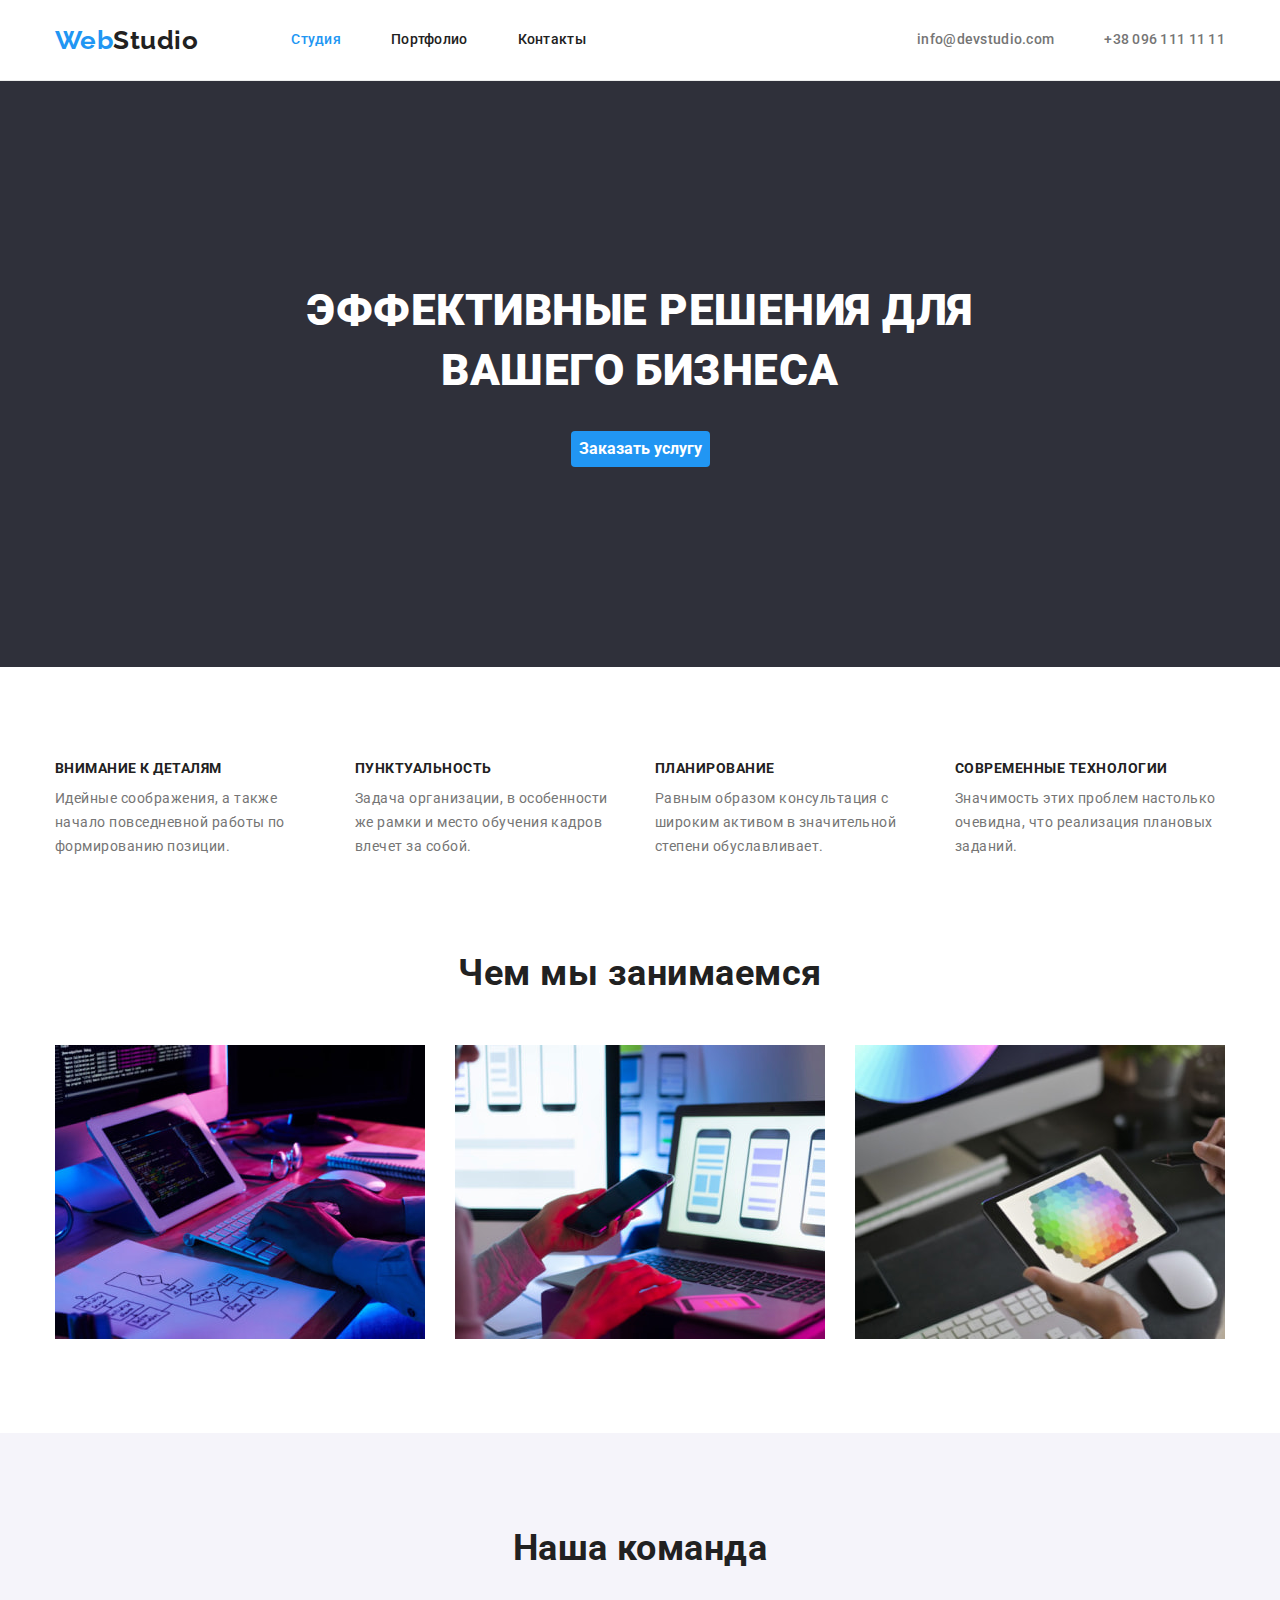
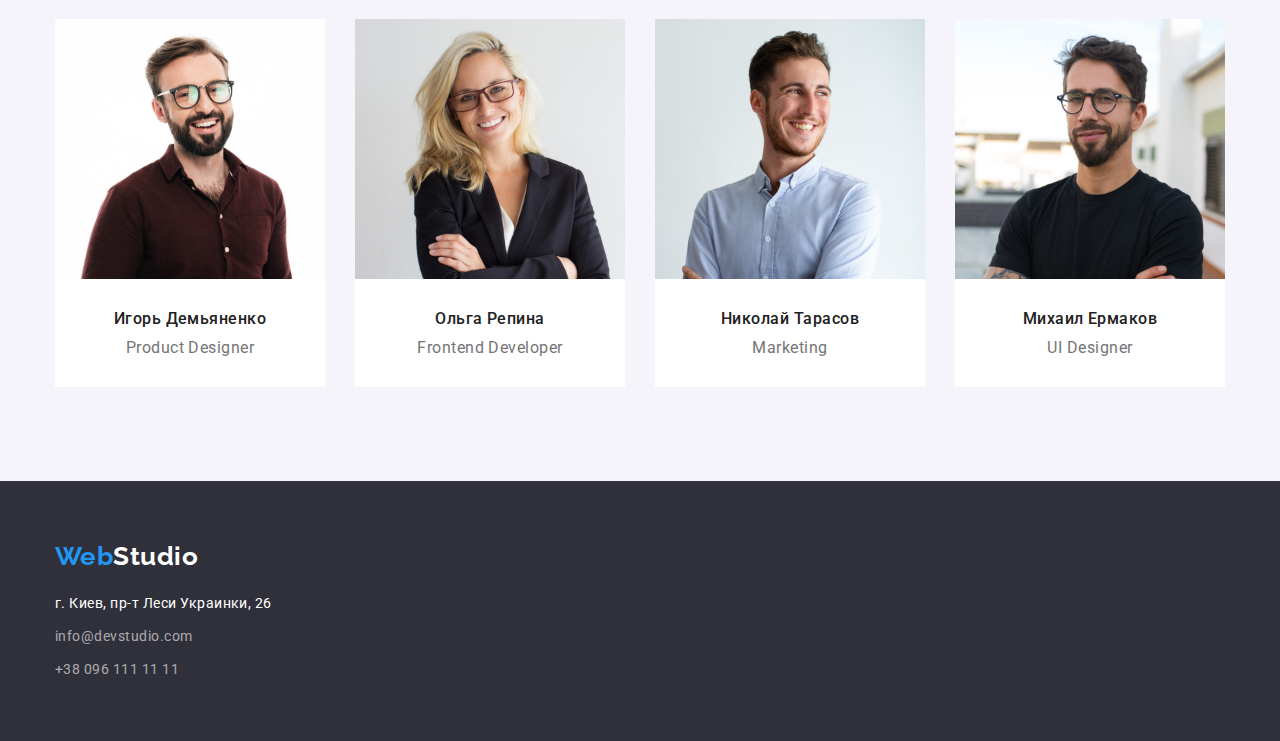
==== commit 2d9237cd: "правки по ДЗ№3" ====
--- a/index.html
+++ b/index.html
@@ -131,8 +131,13 @@
             <a href="./index.html" class="logo">Web<span class="logo-footer">Studio</span></a>
             <address class="adr">г. Киев, пр-т Леси Украинки, 26</address>
             <ul class="footer-auth list">
-                <li><a href="mailto:info@devstudio.com" class="link mail">info@devstudio.com</a></li>
-                <li><a href="tel:+380961111111" class="link">+38 096 111 11 11</a></li>
+                <li class="mail">
+                    <a href="mailto:info@devstudio.com" class="link">info@devstudio.com</a>
+                </li>
+
+                <li>
+                    <a href="tel:+380961111111" class="link">+38 096 111 11 11</a>
+                </li>
             </ul>
        </div>
     </footer>
--- a/css/styles.css
+++ b/css/styles.css
@@ -60,6 +60,8 @@
 /* Логотип */
 
 .logo {
+  margin-right: 93px;
+
   font-family: "Raleway", sans-serif;
   font-weight: 700;
   font-size: 26px;
@@ -75,17 +77,19 @@
 
 /*  Навигация сайта */
 
-.main-nav {
-  display: flex;
-  align-items: center;
+.header {
   border-bottom-width: 1px;
   border-bottom-style: solid;
   border-bottom-color: #ececec;
 }
 
+.main-nav {
+  display: flex;
+  align-items: center;
+}
+
 .site-nav {
   display: flex;
-  margin-left: 93px;
 }
 
 .site-nav .item:not(:last-child) {
@@ -125,6 +129,10 @@
 }
 
 .auth-nav .link {
+  display: block;
+  padding-top: 32px;
+  padding-bottom: 32px;
+
   font-weight: 500;
   font-size: 14px;
   line-height: 1.14;
@@ -142,13 +150,18 @@
 /* Герой */
 
 .hero {
+  padding-top: 200px;
+  padding-bottom: 200px;
+
   text-align: center;
 
   background-color: #2f303a;
 }
 
 .hero-title {
-  margin-top: 0;
+  width: 696px;
+  margin-right: auto;
+  margin-left: auto;
   margin-bottom: 30px;
 
   font-weight: 900;
@@ -274,8 +287,6 @@
 .team-list .item {
   flex-basis: calc(100% / 4);
   text-align: center;
-
-  border: 1px solid #eeeeee;
 }
 
 .team-list .item:not(:last-child) {
@@ -313,7 +324,7 @@
 .portfolio-nav {
   display: flex;
   justify-content: center;
-  padding-bottom: 34px;
+  margin-bottom: 34px;
 }
 
 .portfolio-nav .item:not(:last-child) {
@@ -353,7 +364,7 @@
 }
 
 .works .card-content {
-  padding: 20px 0 20px 24px;
+  padding: 20px 24px;
 
   border-right-width: 1px;
   border-right-style: solid;
@@ -391,7 +402,7 @@
   color: #fff;
 }
 
-.mail {
+.mail:not(:last-child) {
   margin-bottom: 9px;
 }
 
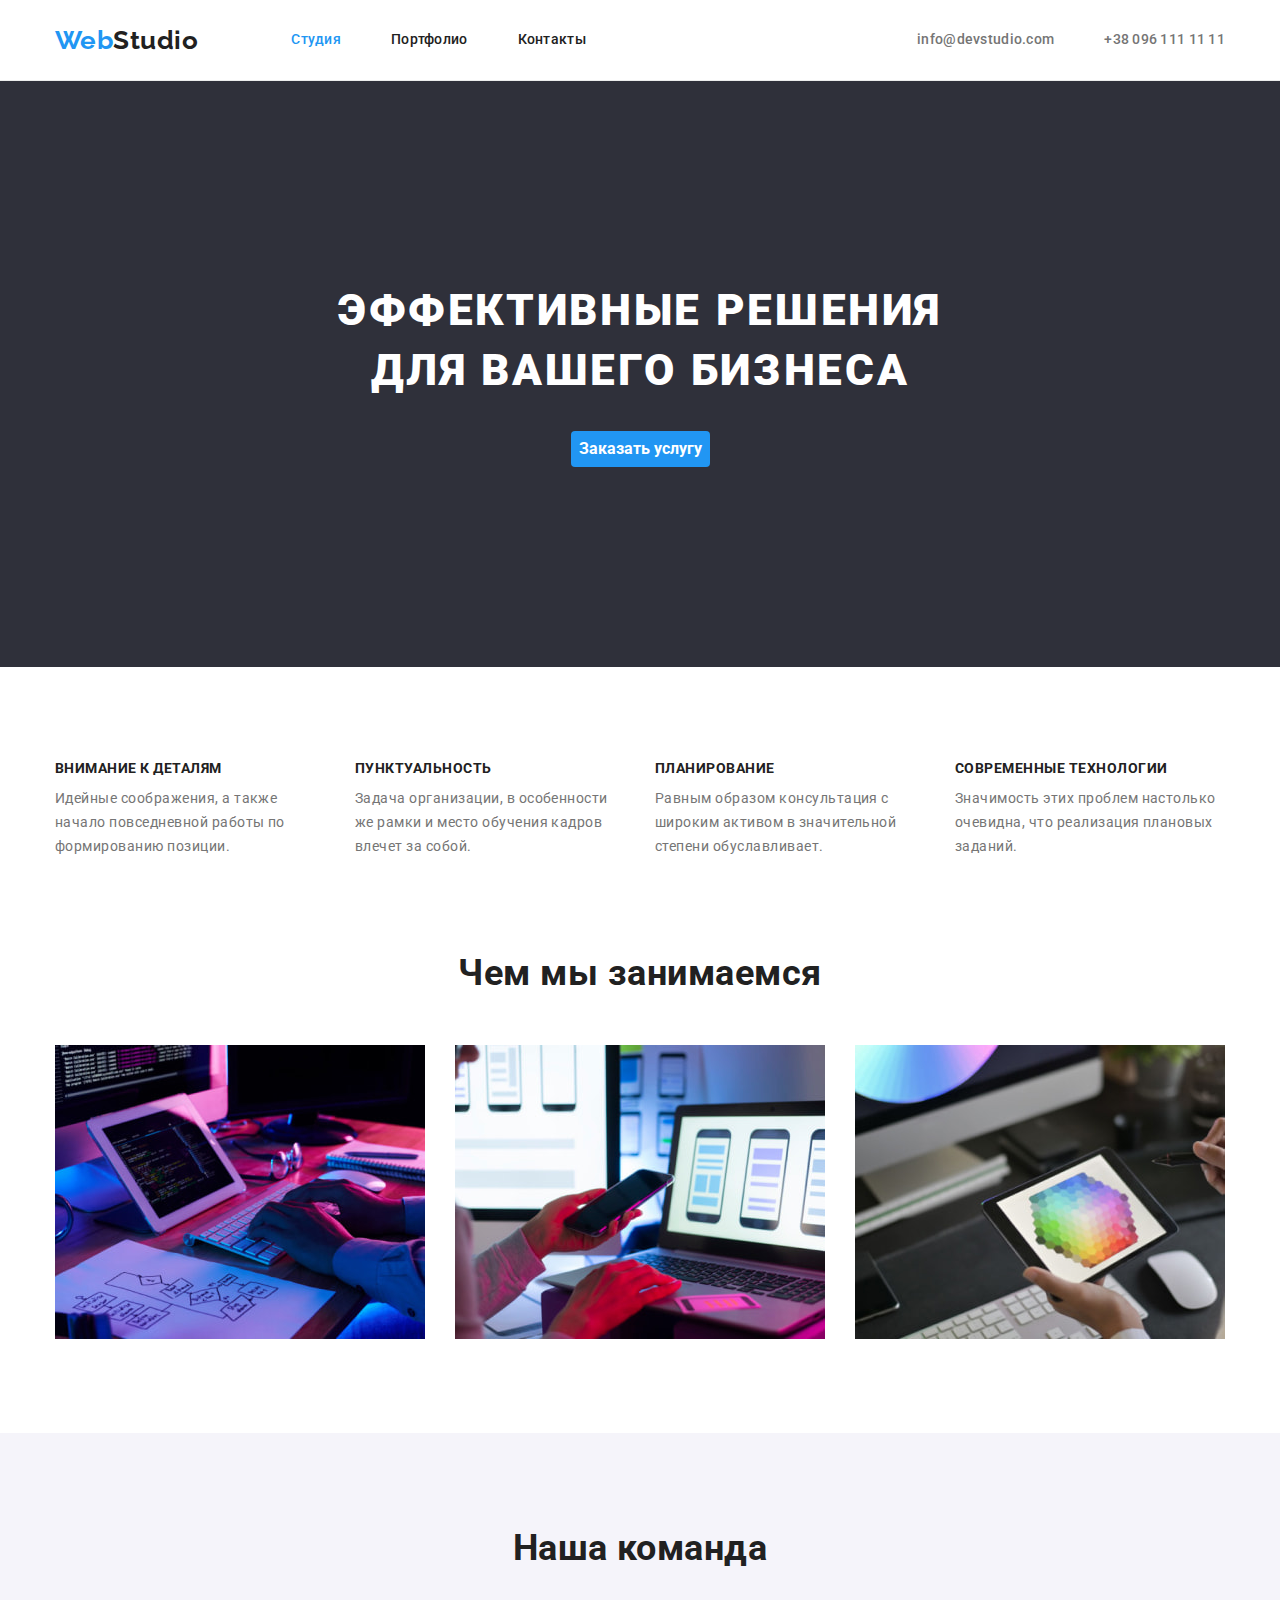
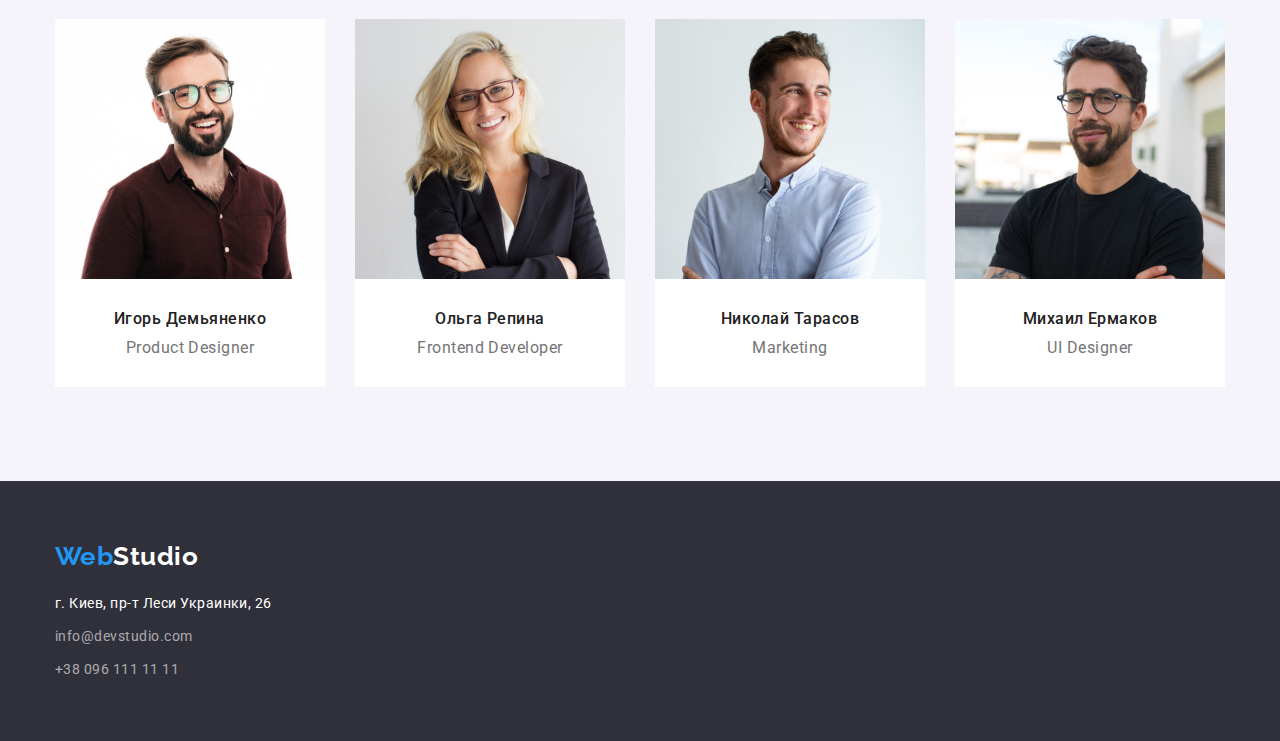
==== commit 30ef32e7: "правки к ДЗ №3" ====
--- a/index.html
+++ b/index.html
@@ -128,7 +128,7 @@
     <!--Подвал  -->
     <footer class="footer">
        <div class="container">
-            <a href="./index.html" class="logo">Web<span class="logo-footer">Studio</span></a>
+            <a href="./index.html" class="logo-ft">Web<span class="logo-text">Studio</span></a>
             <address class="adr">г. Киев, пр-т Леси Украинки, 26</address>
             <ul class="footer-auth list">
                 <li class="mail">
--- a/css/styles.css
+++ b/css/styles.css
@@ -167,6 +167,7 @@
   font-weight: 900;
   font-size: 44px;
   line-height: 1.36;
+  letter-spacing: 0.06em;
   text-transform: uppercase;
 
   color: #ffffff;
@@ -261,7 +262,7 @@
 }
 
 .feature-list .item {
-  flex-basis: calc(100% / 4);
+  flex-basis: calc((100% - 90px) / 4);
 }
 
 .feature-list .item:not(:last-child) {
@@ -324,7 +325,7 @@
 .portfolio-nav {
   display: flex;
   justify-content: center;
-  margin-bottom: 34px;
+  margin-bottom: 50px;
 }
 
 .portfolio-nav .item:not(:last-child) {
@@ -387,12 +388,24 @@
   background-color: #2f303a;
 }
 
-.logo-footer {
+.logo-ft {
+  display: block;
+  margin-bottom: 20px;
+
+  font-family: "Raleway", sans-serif;
+  font-weight: 700;
+  font-size: 26px;
+  line-height: 1.19;
+
+  color: var(--accent-color);
+  text-decoration: none;
+}
+
+.logo-text {
   color: #fff;
 }
 
 .adr {
-  margin-top: 20px;
   margin-bottom: 9px;
 
   font-style: normal;
